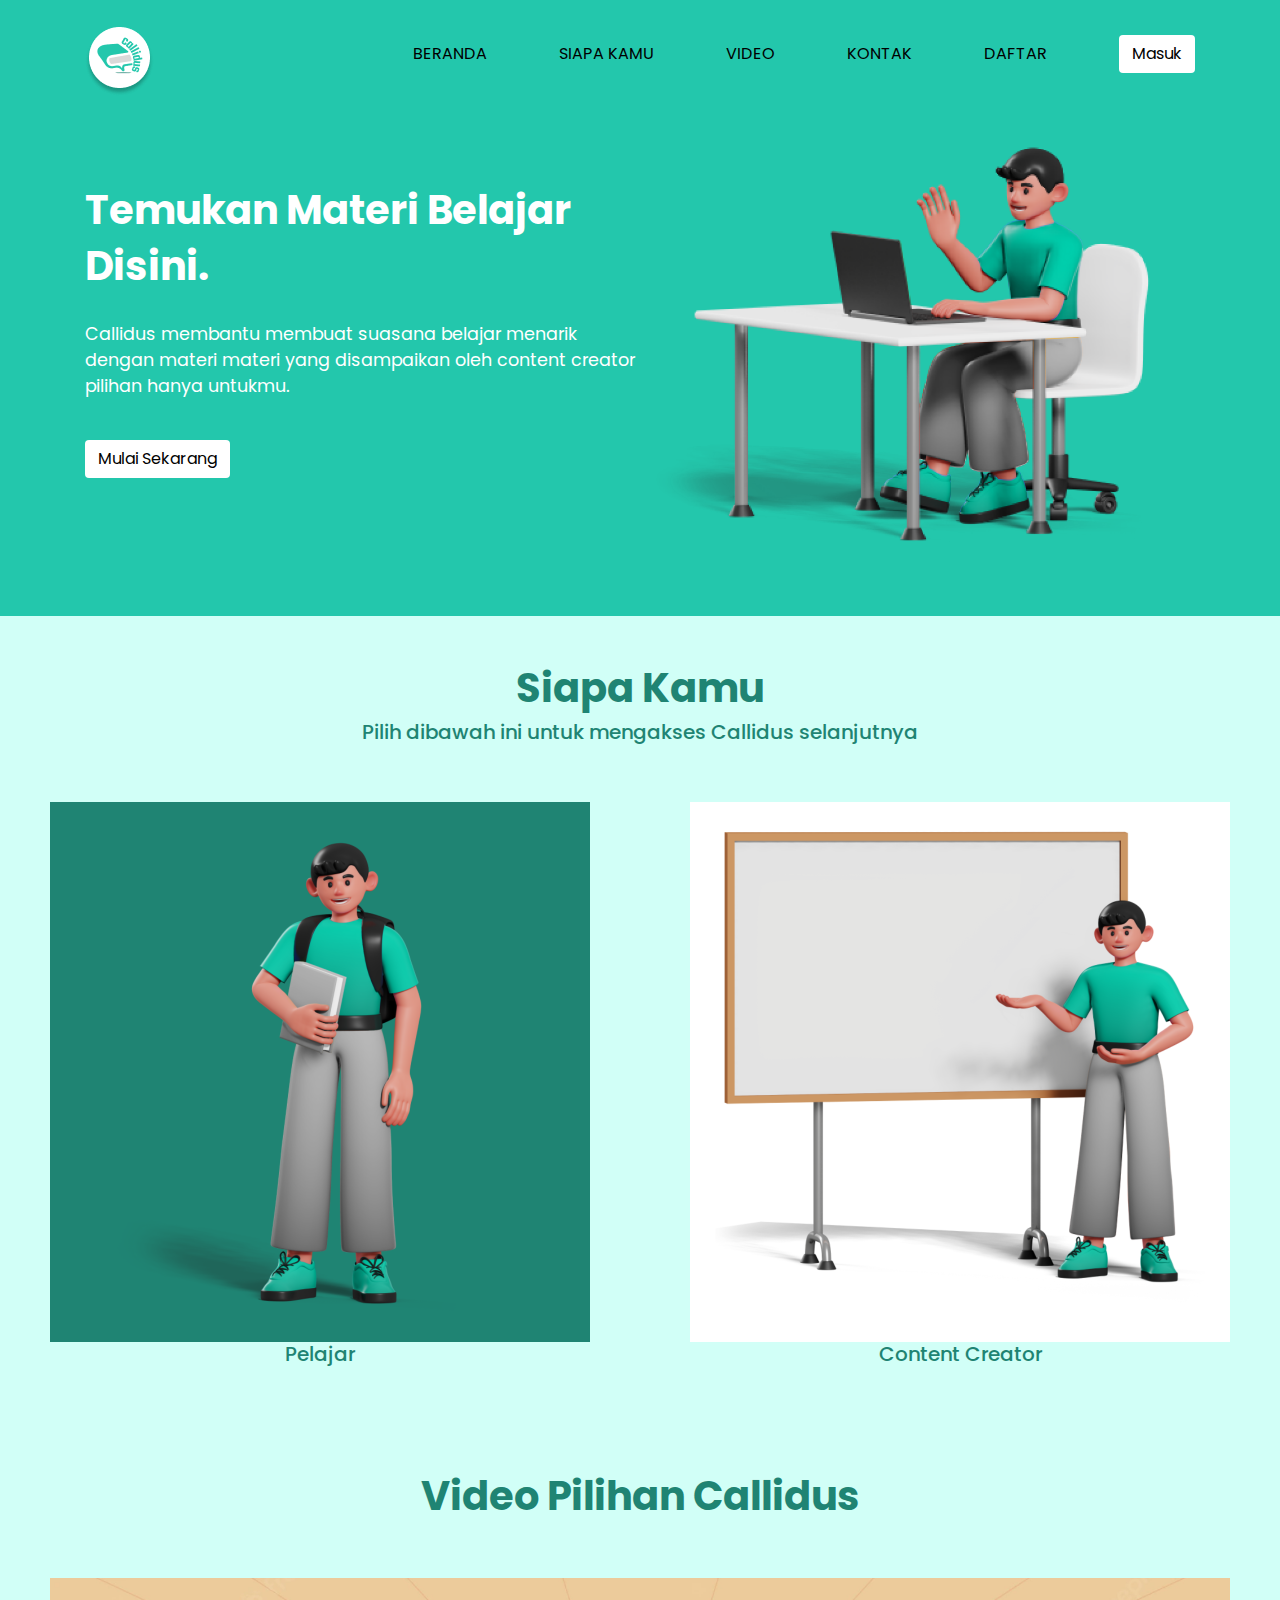
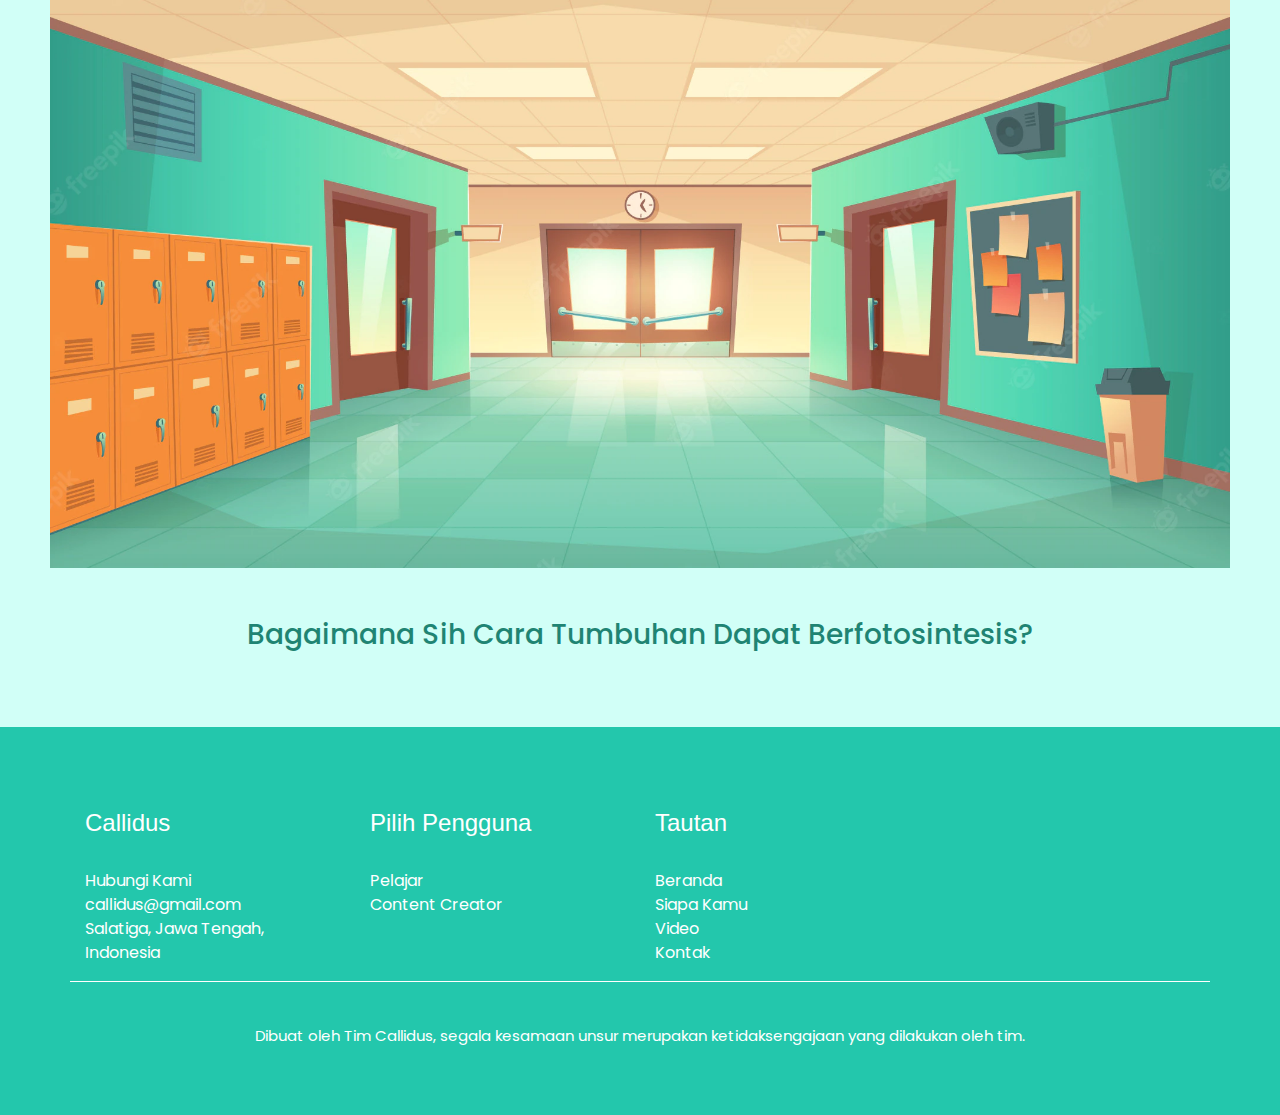
==== index.html @ 82265e9a "first commit" ====
<!DOCTYPE html>
<html lang="en">
  <head>
    <meta charset="UTF-8" />
    <meta http-equiv="X-UA-Compatible" content="IE=edge" />
    <meta name="viewport" content="width=device-width, initial-scale=1.0" />
    <title>Main Menu</title>
    <link rel="stylesheet" href="style.css" />
    <link rel="stylesheet" href="https://maxcdn.bootstrapcdn.com/bootstrap/4.1.3/css/bootstrap.min.css">
      </head>
<!-- Navbar  -->  
  <body>
    <main>
      <div class="big-wrapper light">
        <img src="./img/shape.png" alt="" class="shape" />
        <header>
          <div class="container">
            <div class="logo">
              <img src="./img/callidus.png" alt="Logo" style="width:300; height:300;"/>
            </div>
            <div class="links">
              <ul>
                <li><a href="#">BERANDA</a></li>
                <li><a href="#">SIAPA KAMU</a></li>
                <li><a href="#">VIDEO</a></li>
                <li><a href="#">KONTAK</a></li>
                <li><a href="#">DAFTAR</a></li>
                <li><a href="#" class="btn">Masuk</a></li>
              </ul>
            </div>
        </header>
        <div class="showcase-area">
          <div class="container">
            <div class="left">
              <div class="title">
                <h1><b>Temukan Materi Belajar</b></h1>
                <h1><b>Disini.</b></h1>
              </div>
              <p class="text">
                Callidus membantu membuat suasana belajar menarik
                dengan materi materi yang disampaikan oleh content creator 
                pilihan hanya untukmu.
              </p>
              <div class="cta">
                <a href="#" class="btn">Mulai Sekarang</a>
              </div>
            </div>
            <div class="right">
              <img src="./img/Main.png" alt="Person Image" class="person" />
            </div>
          </div>
        </div>

<br><br>

<!-- Siapa Kamu  -->
<section class="review" id="review">
  <section class="about-section spad">
    <h1 class="heading" style="text-align:center;"><br><b>Siapa Kamu</b><br></h1>
    <h5 style="text-align:center";>Pilih dibawah ini untuk mengakses Callidus selanjutnya</h5>
  <div class="box-container">
      <div class="box">
        <img src="./img/1.png" alt=""/>
        <h5 style="text-align:center";>Pelajar</h5>
      </div>
      <div class="box">
        <img src="./img/2.png" alt=""/>
        <h5 style="text-align:center";>Content Creator</h5>
      </div>
  </div>
</section>

<!-- Video pilihan-->
<section class="review" id="review">
<section class="about-section spad">
  <h1 class="heading" style="text-align:center;"><br><b>Video Pilihan Callidus</b><br></h1>
  <div class="box-container">
    <div class="box">
      <img src="./img/Latar.webp" alt=""/>
    </div>  
    <h3 class="heading" style="text-align:center;">Bagaimana Sih Cara Tumbuhan Dapat Berfotosintesis?<br><br><br></h3>
</section>	

<!--Footer-->
  <footer class="mainfooter" role="contentinfo">
    <div class="footer-middle">
    <div class="container">
      <div class="row">
        <div class="col-md-3 col-sm-6">
          <!--Column1-->
          <div class="footer-pad">
            <h4>Callidus</h4>
            <br>
            <ul class="list-unstyled">
              <li><a href="#"></a></li>
              <li><a href="#">Hubungi Kami</a></li>
              <li><a href="#">callidus@gmail.com</a></li>
              <li><a href="#">Salatiga, Jawa Tengah, Indonesia</a></li>
            </ul>
          </div>
        </div>
        <div class="col-md-3 col-sm-6">
          <!--Column2-->
          <div class="footer-pad">
            <h4>Pilih Pengguna</h4>
            <br>
            <ul class="list-unstyled">
              <li><a href="#">Pelajar</a></li>
              <li><a href="#">Content Creator</a></li>
            </ul>
          </div>
        </div>
        <div class="col-md-3 col-sm-6">
          <!--Column3-->
          <div class="footer-pad">
            <h4>Tautan</h4>
            <br>
            <ul class="list-unstyled">
              <li><a href="#">Beranda</a></li>
              <li><a href="#">Siapa Kamu</a></li>
              <li><a href="#">Video</a></li>
              <li><a href="#">Kontak</a></li>
              <li>
                <a href="#"></a>
              </li>
            </ul>
          </div>
        </div>
      </div>
    <div class="row">
      <div class="col-md-12 copy">
        <br>
        <p class="text-center">Dibuat oleh Tim Callidus, segala kesamaan unsur merupakan ketidaksengajaan yang dilakukan oleh tim.</p>
      </div>
    </div>
    </div>
    </div>
  </footer>

  <!-- JavaScript Files -->
    <script src="https://kit.fontawesome.com/a81368914c.js"></script>
    <script src="./app.js"></script>
</body>
</html>
---- style.css ----
@import url("https://fonts.googleapis.com/css2?family=Poppins:wght@100;200;300;400;500;600;700;800;900&display=swap");

.light {
  --mainColor: #fff;
  --hoverColor: #79f7a7;
  --backgroundColor: #23C7AC;
  --lightOne: #000;
  --lightTwo: #000000;
}

*,*::before,
*::after {
  padding: 0;
  margin: 0;
  box-sizing: border-box;
}

body {
  font-family: poppins;
}

.stop-scrolling {
  height: 100%;
  overflow: hidden;
}

img {
  width: 100%;
}

a {
  font-family: poppins;
}

.big-wrapper {
  position: relative;
  padding: 1.7rem 0 2rem;
  width: 100%;
  min-height: 100vh;
  overflow: hidden;
  background-color: var(--backgroundColor);
  display: flex;
  flex-direction: column;
  justify-content: space-between;
}

.container {
  position: relative;
  max-width: 81rem;
  width: 100%;
  margin: 0 auto;
  padding: 0 3rem;
  z-index: 10;
}

header {
  position: relative;
  z-index: 70;
}

header .container {
  display: flex;
  justify-content: space-between;
  align-items: center;
}

.overlay {
  display: none;
}

.links ul {
  display: flex;
  list-style: none;
  align-items: center;
}

.links a {
  color: black;
  margin-left: 4.5rem;
  transition: 0.3s;
}


.btn {
  display: inline-block;
  padding: 0.9rem 1.9rem;
  background-color: #FFFFFF;
  border: none;
  color: black;
  border-radius: 16px;
  text-transform: capitalize;
  transition: 0.3s;
  font-family: poppins;
}

.btn:hover {
  background-color: var(--hoverColor);
  transform: scale(1) !important;
}

.hamburger-menu {
  position: relative;
  z-index: 99;
  width: 2rem;
  height: 2rem;
  display: flex;
  align-items: center;
  justify-content: center;
  cursor: pointer;
  display: none;
}

.review .box-container{
  display: flex;
  align-items: center;
  justify-content: center;
  flex-wrap: wrap;
}

.review .box-container .box{
  background: #D1FFF7;
  margin:50px;
  text-align: center;
  position: relative;
  flex:1 1 30rem;

}

.showcase-area .container {
  display: grid;
  grid-template-columns: repeat(2, 1fr);
  align-items: center;
  justify-content: center;
}


.text {
  color: white;
  font-size: 1.1rem;
  margin: 1.9rem 0 2.5rem;
  max-width: 600px;
  font-family: poppins;
}

.title {
  color: white;
    font-family: poppins;
}

.shape {
  position: absolute;
  z-index: 0;
  width: 500px;
  bottom: -180px;
  left: -15px;
  color: white;
  opacity: 0.1;
}

/*FOOTER*/
footer {
  background: #23C7AC;
  margin-top:50px;
}

footer a {
  color: #fff;
  font-size: 15x;
  font-family: poppins;
  transition-duration: 0.2s;
}

.copy {
  font-size: 15px;
  font-family: poppins;
  padding: 20px;
  border-top: 1px solid #FFFFFF;
}

.footer-middle {
  padding-top: 2em;
  color: white;
}

/*VIDEO, */
.about-section {
  background-color: #D1FFF7;
  color: #1F8473;
  font-family: poppins;
}

.about-section .container {
  position: relative;
}
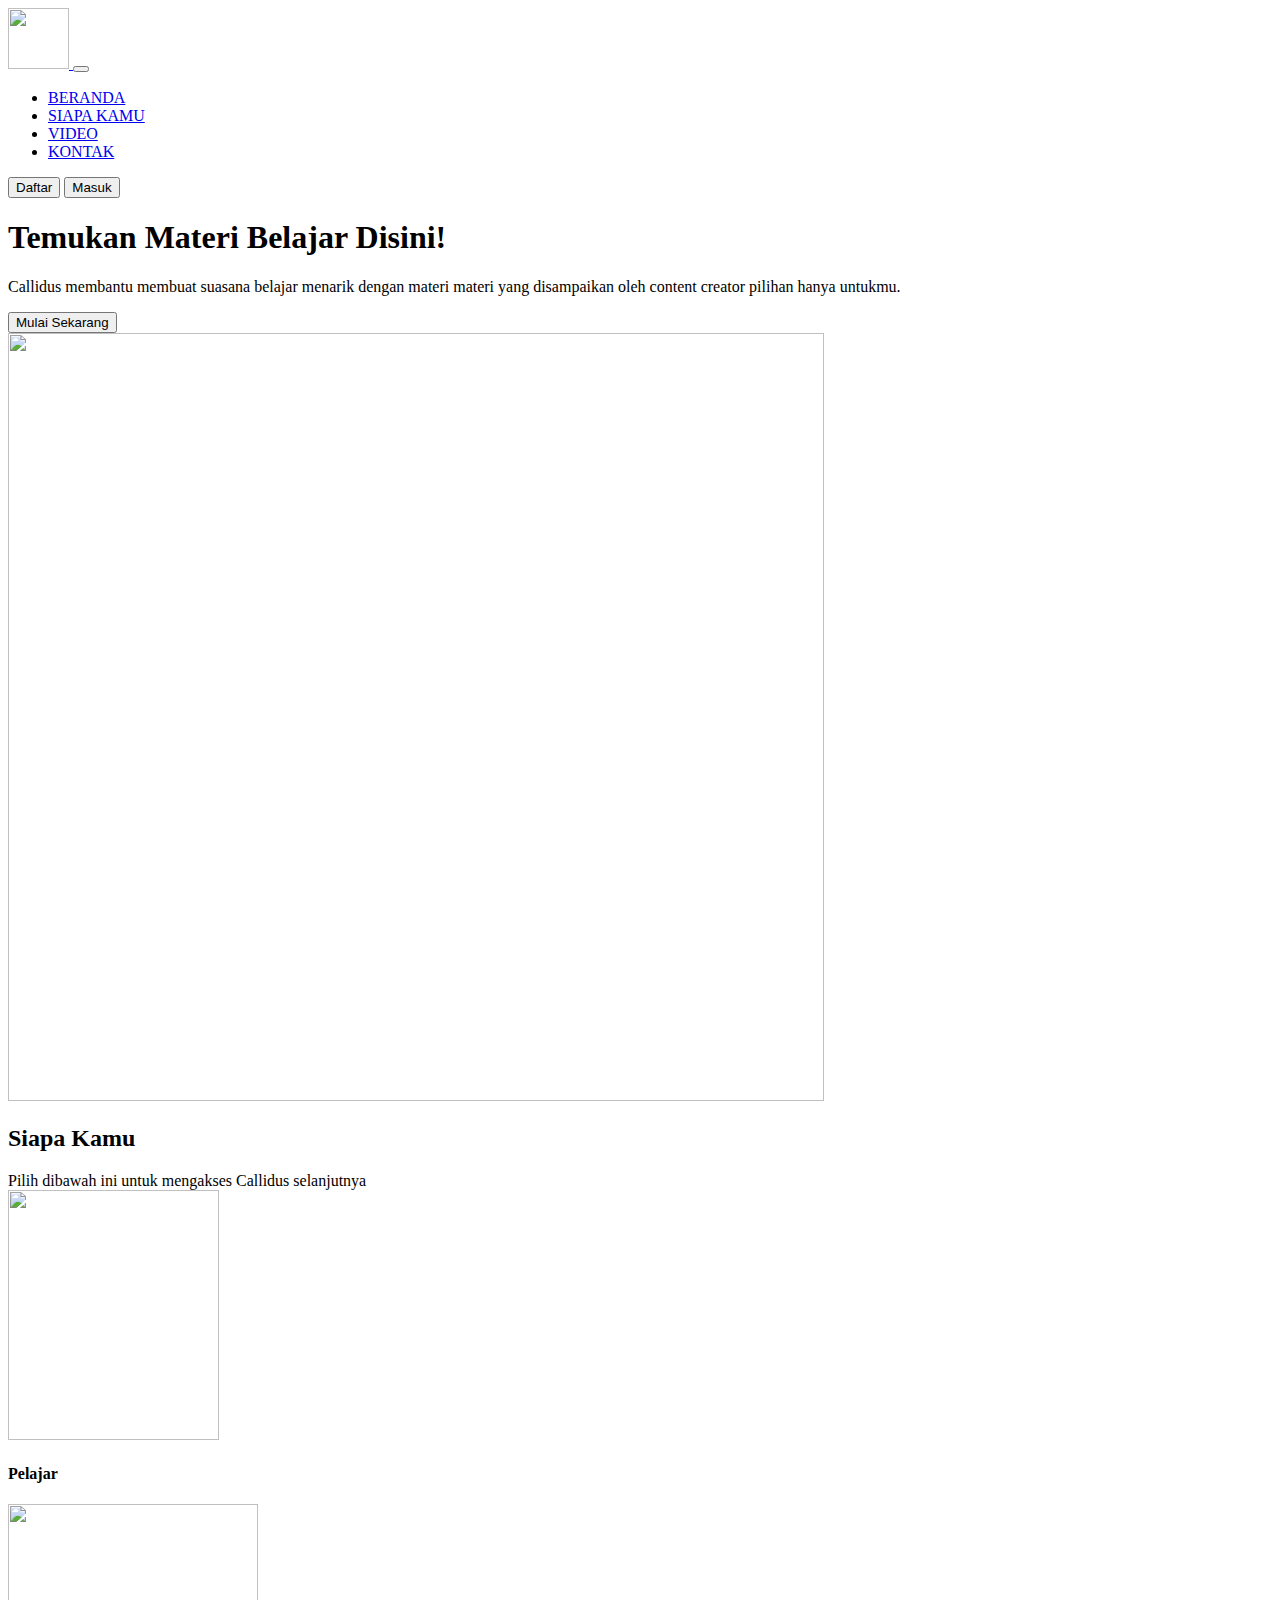
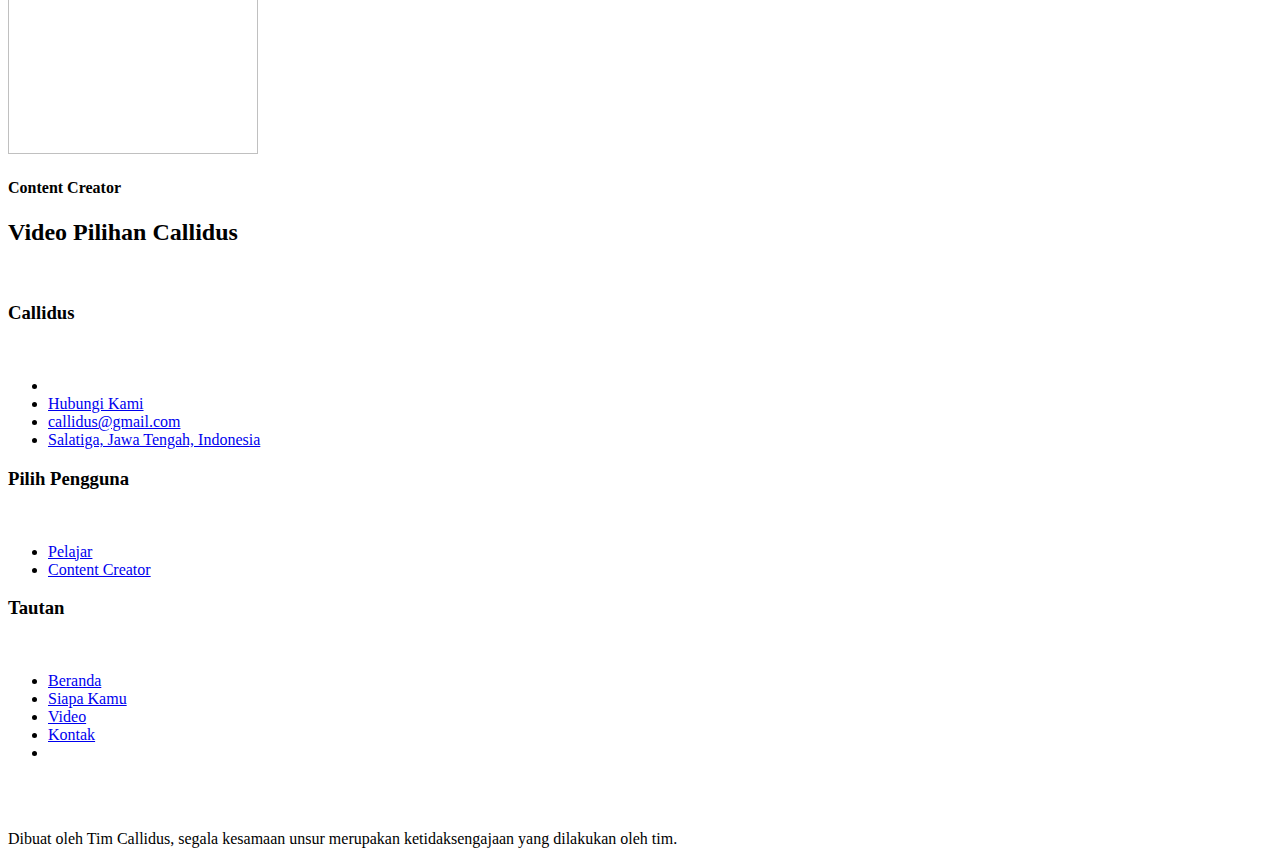
==== commit 70f12e2a: "Update index.html" ====
--- a/index.html
+++ b/index.html
@@ -1,144 +1,183 @@
-<!DOCTYPE html>
+<!doctype html>
 <html lang="en">
   <head>
-    <meta charset="UTF-8" />
-    <meta http-equiv="X-UA-Compatible" content="IE=edge" />
-    <meta name="viewport" content="width=device-width, initial-scale=1.0" />
-    <title>Main Menu</title>
-    <link rel="stylesheet" href="style.css" />
-    <link rel="stylesheet" href="https://maxcdn.bootstrapcdn.com/bootstrap/4.1.3/css/bootstrap.min.css">
-      </head>
-<!-- Navbar  -->  
+    <!-- Required meta tags -->
+    <meta charset="utf-8">
+    <meta name="viewport" content="width=device-width, initial-scale=1">
+
+    <!-- Bootstrap CSS -->
+    <link href="https://cdn.jsdelivr.net/npm/bootstrap@5.0.2/dist/css/bootstrap.min.css" rel="stylesheet" integrity="sha384-EVSTQN3/azprG1Anm3QDgpJLIm9Nao0Yz1ztcQTwFspd3yD65VohhpuuCOmLASjC" crossorigin="anonymous">
+
+    <!-- font -->
+    <link rel="preconnect" href="https://fonts.googleapis.com">
+    <link rel="preconnect" href="https://fonts.gstatic.com" crossorigin>
+    <link href="https://fonts.googleapis.com/css2?family=Poppins:wght@400;500;600;700&display=swap" rel="stylesheet">
+    <link rel="stylesheet" href="css/style.css">
+
+    <title>Callidus</title>
+
+    <!-- icon -->
+    <link rel="icon" href="scr/Callidus.png" type="image/x-icon">
+
+  </head>
   <body>
-    <main>
-      <div class="big-wrapper light">
-        <img src="./img/shape.png" alt="" class="shape" />
-        <header>
-          <div class="container">
-            <div class="logo">
-              <img src="./img/callidus.png" alt="Logo" style="width:300; height:300;"/>
-            </div>
-            <div class="links">
-              <ul>
-                <li><a href="#">BERANDA</a></li>
-                <li><a href="#">SIAPA KAMU</a></li>
-                <li><a href="#">VIDEO</a></li>
-                <li><a href="#">KONTAK</a></li>
-                <li><a href="#">DAFTAR</a></li>
-                <li><a href="#" class="btn">Masuk</a></li>
-              </ul>
-            </div>
-        </header>
-        <div class="showcase-area">
-          <div class="container">
-            <div class="left">
-              <div class="title">
-                <h1><b>Temukan Materi Belajar</b></h1>
-                <h1><b>Disini.</b></h1>
-              </div>
-              <p class="text">
-                Callidus membantu membuat suasana belajar menarik
-                dengan materi materi yang disampaikan oleh content creator 
-                pilihan hanya untukmu.
-              </p>
-              <div class="cta">
-                <a href="#" class="btn">Mulai Sekarang</a>
-              </div>
-            </div>
-            <div class="right">
-              <img src="./img/Main.png" alt="Person Image" class="person" />
-            </div>
+    
+    <!-- navbar -->
+    <nav class="navbar navbar-expand-lg navbar-light bg-light bg-transparent position-fixed w-100">
+      <div class="container">
+        <a class="navbar-brand" href="#">
+          <img src="scr/Callidus.png" alt="" width="61" height="61">
+        </a>
+        <button class="navbar-toggler" type="button" data-bs-toggle="collapse" data-bs-target="#navbarNav" aria-controls="navbarNav" aria-expanded="false" aria-label="Toggle navigation">
+          <span class="navbar-toggler-icon"></span>
+        </button>
+        <div class="collapse navbar-collapse" id="navbarNav">
+
+          <ul class="navbar-nav mx-auto">
+            <li class="nav- mx-2">
+              <a class="nav-link active" aria-current="page" href="#">BERANDA</a>
+            </li>
+            <li class="nav- mx-2">
+              <a class="nav-link" href="#">SIAPA KAMU</a>
+            </li>
+            <li class="nav- mx-2">
+              <a class="nav-link" href="#">VIDEO</a>
+            </li>
+            <li class="nav- mx-2">
+              <a class="nav-link" href="#">KONTAK</a>
+            </li>
+          </ul>
+          
+          <div class="#">
+            <button class="button-primary">Daftar</button>
+            <button class="button-secondary">Masuk</button>
+          </div>
+        </div>
+      </div>
+    </nav>
+
+    <!-- akhir navbar -->
+
+    
+    <!-- hero section -->
+    <section id="hero">
+      <div class="container h-100">
+        <div class="row h-100">
+          <div class="col-md-6 hero-tagline my-auto">
+            <h1>Temukan Materi Belajar Disini!</h1>
+            <p><span class="fw-bold">Callidus</span> membantu membuat suasana belajar menarik dengan materi materi yang disampaikan oleh content creator pilihan hanya untukmu.</p>
+            <button class="button-lg-primary">Mulai Sekarang</button>
           </div>
         </div>
 
-<br><br>
+        <img src="scr/beranda.png" alt="" class="position-absolute end-0 bottom-0 img-hero" width="816" height="768">
+      </div>
+    </section>
+    <!-- akhir hero section -->
 
-<!-- Siapa Kamu  -->
-<section class="review" id="review">
-  <section class="about-section spad">
-    <h1 class="heading" style="text-align:center;"><br><b>Siapa Kamu</b><br></h1>
-    <h5 style="text-align:center";>Pilih dibawah ini untuk mengakses Callidus selanjutnya</h5>
-  <div class="box-container">
-      <div class="box">
-        <img src="./img/1.png" alt=""/>
-        <h5 style="text-align:center";>Pelajar</h5>
-      </div>
-      <div class="box">
-        <img src="./img/2.png" alt=""/>
-        <h5 style="text-align:center";>Content Creator</h5>
-      </div>
-  </div>
-</section>
+    <!-- awal siapa kamu -->
 
-<!-- Video pilihan-->
-<section class="review" id="review">
-<section class="about-section spad">
-  <h1 class="heading" style="text-align:center;"><br><b>Video Pilihan Callidus</b><br></h1>
-  <div class="box-container">
-    <div class="box">
-      <img src="./img/Latar.webp" alt=""/>
-    </div>  
-    <h3 class="heading" style="text-align:center;">Bagaimana Sih Cara Tumbuhan Dapat Berfotosintesis?<br><br><br></h3>
-</section>	
-
-<!--Footer-->
-  <footer class="mainfooter" role="contentinfo">
-    <div class="footer-middle">
-    <div class="container">
-      <div class="row">
-        <div class="col-md-3 col-sm-6">
-          <!--Column1-->
-          <div class="footer-pad">
-            <h4>Callidus</h4>
-            <br>
-            <ul class="list-unstyled">
-              <li><a href="#"></a></li>
-              <li><a href="#">Hubungi Kami</a></li>
-              <li><a href="#">callidus@gmail.com</a></li>
-              <li><a href="#">Salatiga, Jawa Tengah, Indonesia</a></li>
-            </ul>
+    <section id="siapa_kamu">
+      <div class="container">
+        <div class="row">
+          <div class="col-12 text-center">
+            <h2>Siapa Kamu</h2>
+            <span class="sub-title">Pilih dibawah ini untuk mengakses Callidus selanjutnya</span>
           </div>
         </div>
-        <div class="col-md-3 col-sm-6">
-          <!--Column2-->
-          <div class="footer-pad">
-            <h4>Pilih Pengguna</h4>
-            <br>
-            <ul class="list-unstyled">
-              <li><a href="#">Pelajar</a></li>
-              <li><a href="#">Content Creator</a></li>
-            </ul>
+        <div class="row text-center card-pilihan ">
+          <div class="col-md-1"></div>
+          <div class="col-md-5">
+            <div class="card-pelajar">
+              <div class="img">                
+                <img src="scr/Pelajar.png" alt="" width="211" height="250">
+              </div>
+                <h4>Pelajar</h4>
+            </div>
           </div>
-        </div>
-        <div class="col-md-3 col-sm-6">
-          <!--Column3-->
-          <div class="footer-pad">
-            <h4>Tautan</h4>
-            <br>
-            <ul class="list-unstyled">
-              <li><a href="#">Beranda</a></li>
-              <li><a href="#">Siapa Kamu</a></li>
-              <li><a href="#">Video</a></li>
-              <li><a href="#">Kontak</a></li>
-              <li>
-                <a href="#"></a>
-              </li>
-            </ul>
+          <div class="col-md-5">
+            <div class="card-cc">
+              <div class="img">
+                <img src="scr/Content Creator.png" alt="" width="250" height="250">
+              </div>
+              <h4>Content Creator</h4>
+          </div>
+          </div>
+          <div class="col-md-1">   
           </div>
         </div>
       </div>
-    <div class="row">
-      <div class="col-md-12 copy">
-        <br>
-        <p class="text-center">Dibuat oleh Tim Callidus, segala kesamaan unsur merupakan ketidaksengajaan yang dilakukan oleh tim.</p>
+    </section>
+
+    <!-- akhir siapa kamu -->
+
+    <!-- awal video -->
+    <section id="video">
+      <div class="container">
+        <div class="row">
+          <div class="col-12 text-center">
+            <h2>Video Pilihan Callidus</h2>
+          </div>
+        </div>
+        <div class="row video_main pt-5">
+          <img src="scr/video.png"alt="" >
+        </div>
       </div>
-    </div>
-    </div>
-    </div>
-  </footer>
+    </section>
+    <!-- akhir video -->
 
-  <!-- JavaScript Files -->
-    <script src="https://kit.fontawesome.com/a81368914c.js"></script>
-    <script src="./app.js"></script>
-</body>
-</html>+    <!-- awal footer -->
+    <section id="footer">
+      <div class="container">
+        <div class="row">
+          <div class="col-md-4">
+            <!--Column1-->
+              <h3>Callidus</h3>
+              <br>
+              <ul class="list-unstyled">
+                <li><a href="#"></a></li>
+                <li><a href="#">Hubungi Kami</a></li>
+                <li><a href="#">callidus@gmail.com</a></li>
+                <li><a href="#">Salatiga, Jawa Tengah, Indonesia</a></li>
+              </ul>
+          </div>
+          <div class="col-md-4 ">
+            <!--Column2-->
+              <h3>Pilih Pengguna</h3>
+              <br>
+              <ul class="list-unstyled">
+                <li><a href="#">Pelajar</a></li>
+                <li><a href="#">Content Creator</a></li>
+              </ul>
+          </div>
+          <div class="col-md-4 ">
+            <!--Column3-->
+              <h3>Tautan</h3>
+              <br>
+              <ul class="list-unstyled">
+                <li><a href="#">Beranda</a></li>
+                <li><a href="#">Siapa Kamu</a></li>
+                <li><a href="#">Video</a></li>
+                <li><a href="#">Kontak</a></li>
+                <li>
+                  <a href="#"></a>
+                </li>
+              </ul>
+          </div>
+        </div>
+      <div class="row">
+        <div class="col-md-12 copy text-center">
+          <br>
+          <img src="scr/line.png" alt="">
+          <span class="bottom"><p class="text-center">Dibuat oleh Tim Callidus, segala kesamaan unsur merupakan ketidaksengajaan yang dilakukan oleh tim.</p></span>
+        </div>
+      </div>
+      </div>
+    </section>
+    <!-- akhir footer -->
+
+    <!-- Option 1: Bootstrap Bundle with Popper -->
+    <script src="https://cdn.jsdelivr.net/npm/bootstrap@5.0.2/dist/js/bootstrap.bundle.min.js" integrity="sha384-MrcW6ZMFYlzcLA8Nl+NtUVF0sA7MsXsP1UyJoMp4YLEuNSfAP+JcXn/tWtIaxVXM" crossorigin="anonymous"></script>
+
+  </body>
+</html>
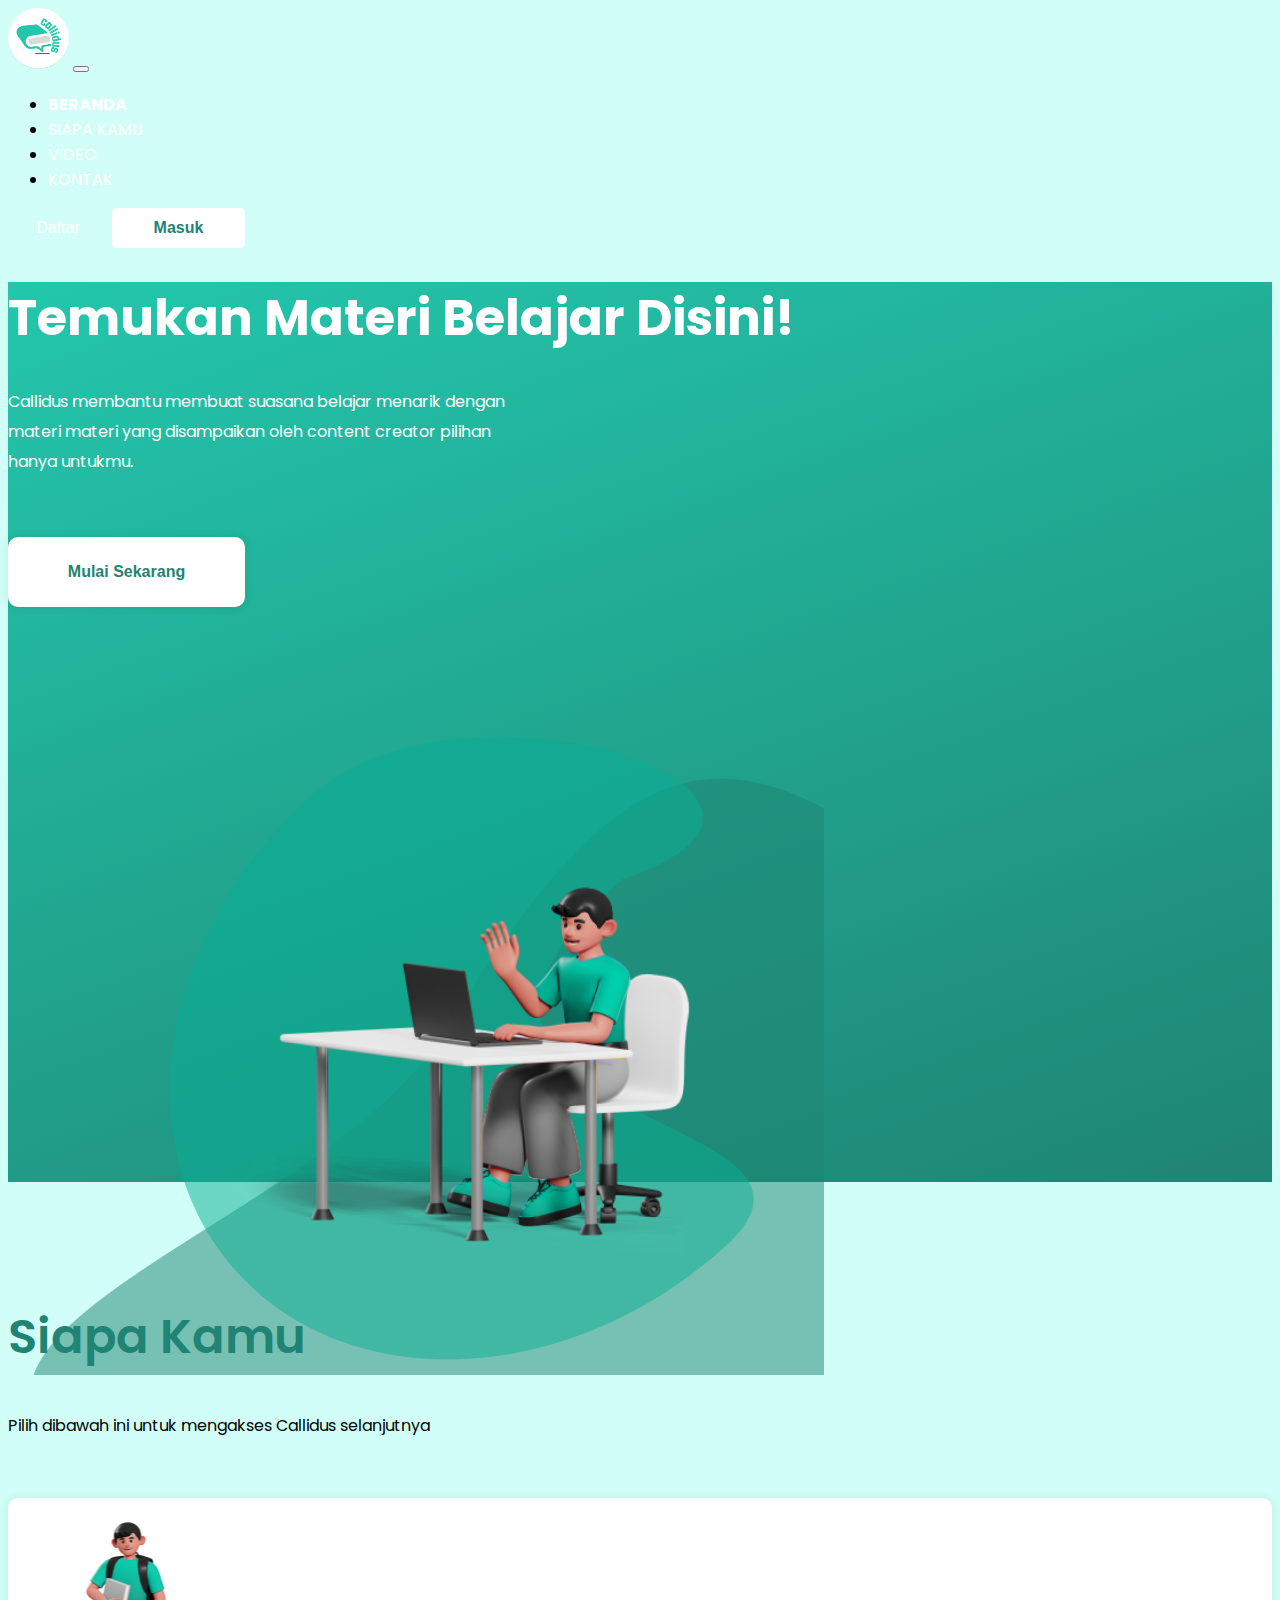
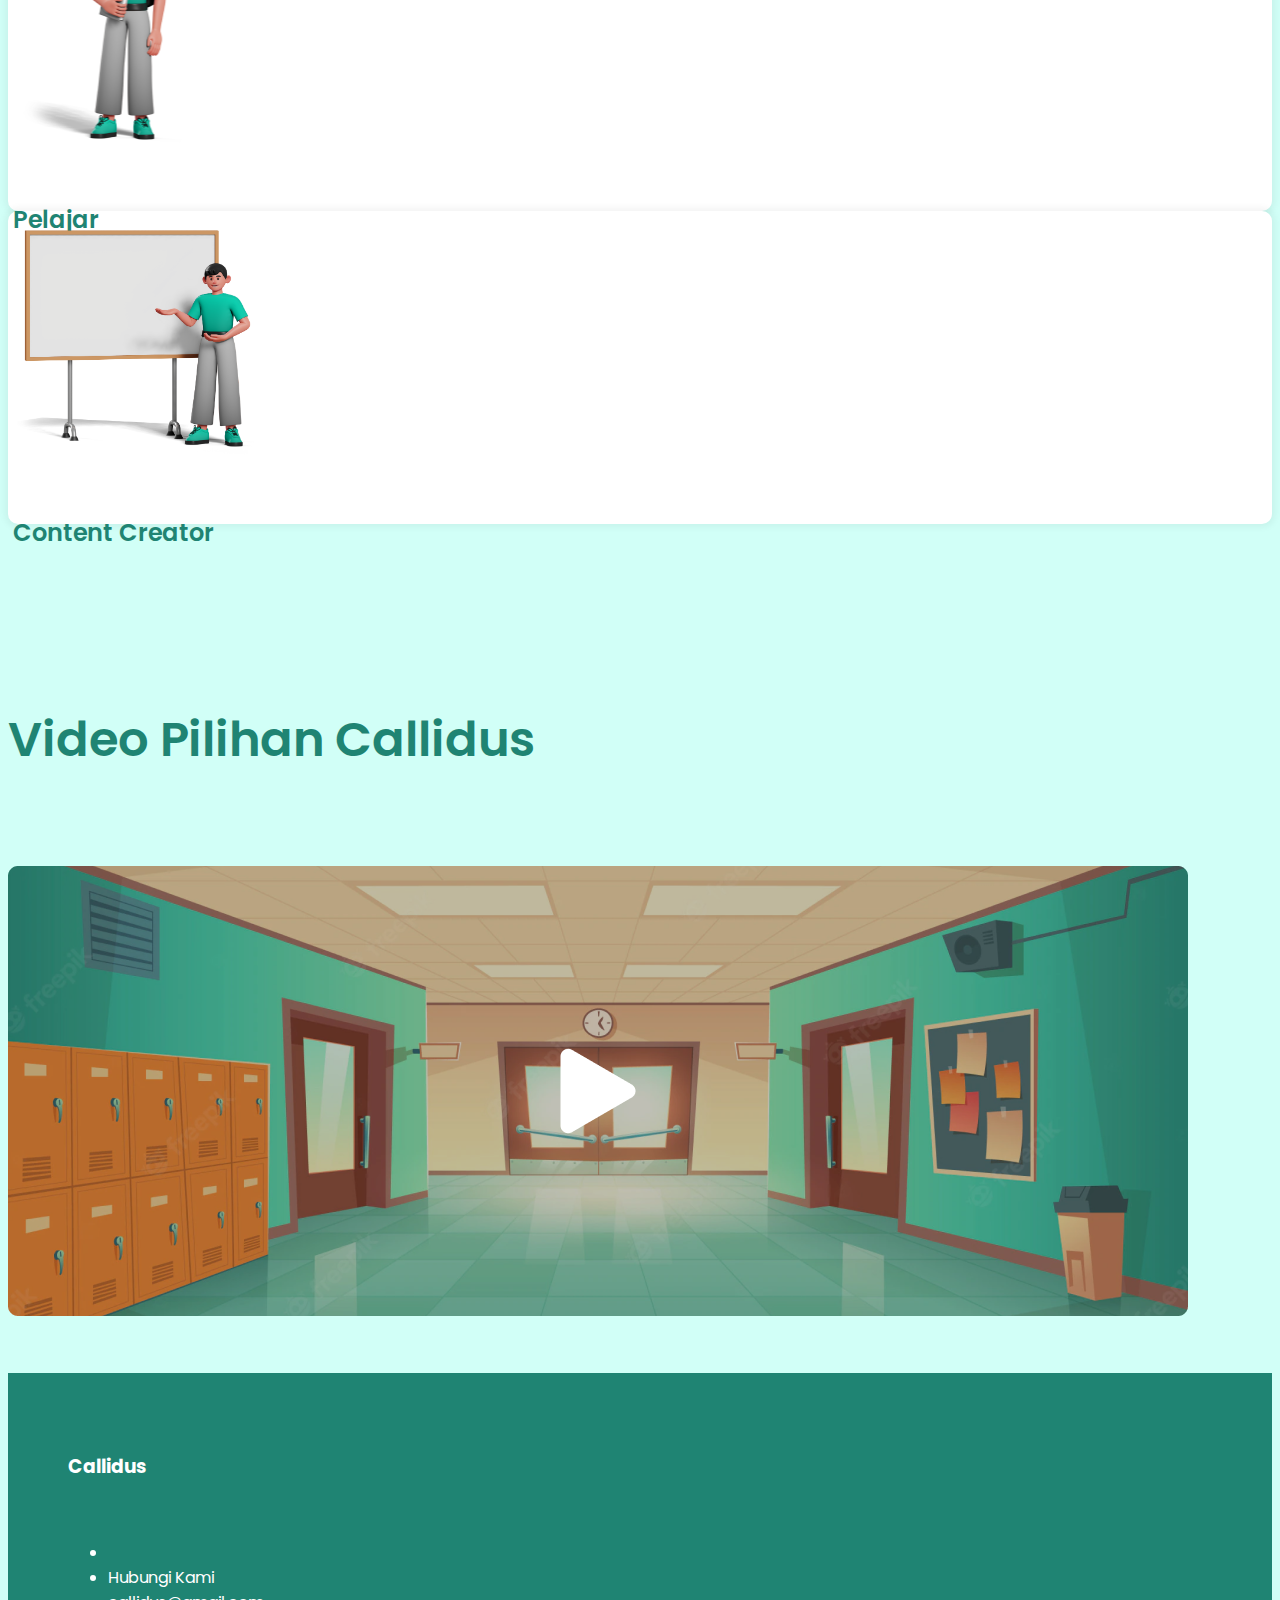
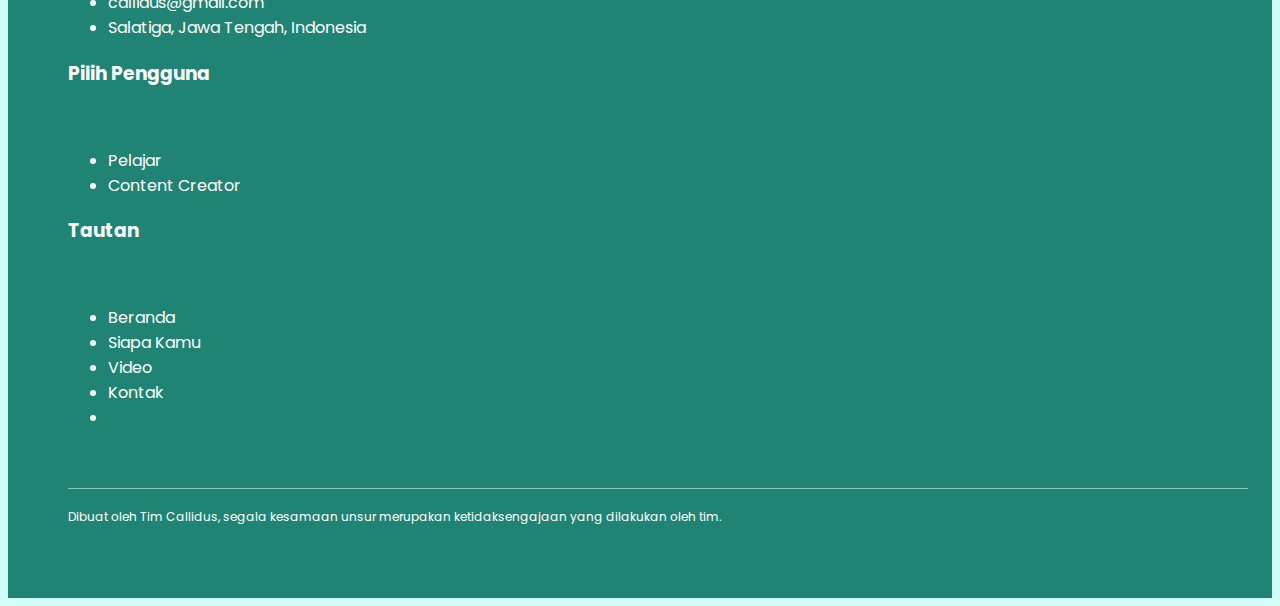
==== commit f8502460: "Update index.html" ====
--- a/index.html
+++ b/index.html
@@ -13,6 +13,7 @@
     <link rel="preconnect" href="https://fonts.gstatic.com" crossorigin>
     <link href="https://fonts.googleapis.com/css2?family=Poppins:wght@400;500;600;700&display=swap" rel="stylesheet">
     <link rel="stylesheet" href="css/style.css">
+    <link rel="stylesheet" href="css/responsive.css">
 
     <title>Callidus</title>
 
@@ -23,7 +24,7 @@
   <body>
     
     <!-- navbar -->
-    <nav class="navbar navbar-expand-lg navbar-light bg-light bg-transparent position-fixed w-100">
+    <nav class="navbar navbar-expand-lg bg-transparent position-fixed w-100">
       <div class="container">
         <a class="navbar-brand" href="#">
           <img src="scr/Callidus.png" alt="" width="61" height="61">
@@ -32,7 +33,6 @@
           <span class="navbar-toggler-icon"></span>
         </button>
         <div class="collapse navbar-collapse" id="navbarNav">
-
           <ul class="navbar-nav mx-auto">
             <li class="nav- mx-2">
               <a class="nav-link active" aria-current="page" href="#">BERANDA</a>
@@ -46,8 +46,7 @@
             <li class="nav- mx-2">
               <a class="nav-link" href="#">KONTAK</a>
             </li>
-          </ul>
-          
+          </ul>    
           <div class="#">
             <button class="button-primary">Daftar</button>
             <button class="button-secondary">Masuk</button>
@@ -70,7 +69,7 @@
           </div>
         </div>
 
-        <img src="scr/beranda.png" alt="" class="position-absolute end-0 bottom-0 img-hero" width="816" height="768">
+        <img src="scr/beranda.png" alt="" class="position-absolute end-0 bottom-0 top-0 img-hero" width="816" height="768">
       </div>
     </section>
     <!-- akhir hero section -->
@@ -89,10 +88,12 @@
           <div class="col-md-1"></div>
           <div class="col-md-5">
             <div class="card-pelajar">
+              <a href="pelajar.html">
               <div class="img">                
                 <img src="scr/Pelajar.png" alt="" width="211" height="250">
               </div>
                 <h4>Pelajar</h4>
+              </a>
             </div>
           </div>
           <div class="col-md-5">
@@ -176,6 +177,8 @@
     </section>
     <!-- akhir footer -->
 
+
+    <script src="js/script.js"></script>
     <!-- Option 1: Bootstrap Bundle with Popper -->
     <script src="https://cdn.jsdelivr.net/npm/bootstrap@5.0.2/dist/js/bootstrap.bundle.min.js" integrity="sha384-MrcW6ZMFYlzcLA8Nl+NtUVF0sA7MsXsP1UyJoMp4YLEuNSfAP+JcXn/tWtIaxVXM" crossorigin="anonymous"></script>
 
--- a/css/style.css
+++ b/css/style.css
@@ -0,0 +1,213 @@
+:root {
+  --pr-color: #1f8473;
+}
+
+body {
+  font-family: "Poppins", sans-serif;
+  background-color: #d1fff7;
+}
+
+/* navbar */
+
+.nav-color {
+  background-color: #1f8473;
+  transition: all ease-in-out 0.3s;
+}
+
+.bg-transparent {
+  transition: all ease-in-out 0.3s;
+}
+
+.navbar {
+  z-index: 3;
+}
+
+.nav-link {
+  font-size: 16px;
+  color: #fff;
+}
+
+.nav-link:hover {
+  color: #bafbf0;
+}
+
+.nav-link.active {
+  font-weight: 700;
+}
+
+.button-primary {
+  width: 100px;
+  height: 40px;
+  background-color: transparent;
+  color: #fff;
+  border: none;
+  font-size: 16px;
+  font-weight: 400;
+}
+
+.button-secondary {
+  width: 133px;
+  height: 40px;
+  background-color: #fff;
+  color: var(--pr-color);
+  border: none;
+  font-size: 16px;
+  font-weight: 700;
+
+  border-radius: 5px;
+}
+
+/* hero */
+
+#hero {
+  background: linear-gradient(160deg, #23c7ac, #1f8473);
+  height: 100vh;
+  width: 100%;
+}
+
+.img-hero {
+  height: 100%;
+  z-index: 1;
+}
+
+.hero-tagline h1 {
+  color: #fff;
+  font-weight: 700;
+  font-size: 50px;
+  line-height: 72px;
+}
+
+.hero-tagline p {
+  color: #fff;
+  font-size: 16px;
+  margin-bottom: 60px;
+  margon-top: 20px;
+  line-height: 30px;
+  width: 500px;
+}
+
+.button-lg-primary {
+  width: 237px;
+  height: 70px;
+  border: none;
+  border-radius: 10px;
+  font-size: 16px;
+  font-weight: 700;
+  color: #1f8473;
+  background-color: #fff;
+  box-shadow: 0 0 7px 3px rgba(0, 0, 0, 0.05);
+  transition: all 0.2s ease-in;
+}
+.button-lg-primary:hover {
+  width: 237px;
+  height: 70px;
+  border: none;
+  border-radius: 10px;
+  font-size: 16px;
+  font-weight: 700;
+  color: #fff;
+  background: linear-gradient(160deg, #23c7ac, #155c50);
+  box-shadow: 0 0 7px 3px rgba(0, 0, 0, 0.05);
+  transition: all 0.2s ease-in;
+}
+
+/* siapa kamu */
+
+#siapa_kamu {
+  padding: 80px 0;
+}
+
+h2 {
+  font-weight: 600;
+  font-size: 48px;
+  color: #1f8473;
+}
+
+.sub-title {
+  font-size: 16px;
+  color: #000;
+}
+
+.card-pilihan {
+  padding: 60px 0;
+}
+
+/* before hover */
+.card-pelajar {
+  width: 100%;
+  height: 313px;
+  border-radius: 10px;
+  background-color: #fff;
+  box-shadow: 0 0 7px 3px rgba(0, 0, 0, 0.05);
+  color: #1f8473;
+  transition: all 0.2s ease-in;
+}
+.card-pelajar h4 {
+  padding: 5px;
+  font-weight: 600;
+  font-size: 24px;
+}
+.card-pelajar img {
+  padding: 5px;
+}
+.card-cc {
+  width: 100%;
+  height: 313px;
+  border-radius: 10px;
+  background-color: #fff;
+  box-shadow: 0 0 7px 3px rgba(0, 0, 0, 0.05);
+  color: #1f8473;
+  transition: all 0.2s ease-in;
+}
+.card-cc h4 {
+  padding: 5px;
+  font-weight: 600;
+  font-size: 24px;
+}
+.card-cc img {
+  padding: 5px;
+}
+
+/* hover */
+.card-pelajar:hover {
+  width: 100%;
+  height: 313px;
+  border-radius: 10px;
+  background: linear-gradient(160deg, #23c7ac, #1f8473);
+  box-shadow: 0 0 7px 3px rgba(0, 0, 0, 0.05);
+  color: #fff;
+  transition: all 0.2s ease-in;
+}
+.card-cc:hover {
+  width: 100%;
+  height: 313px;
+  border-radius: 10px;
+  background: linear-gradient(160deg, #23c7ac, #1f8473);
+  box-shadow: 0 0 7px 3px rgba(0, 0, 0, 0.05);
+  color: #fff;
+  transition: all 0.2s ease-in;
+}
+
+/* video */
+.video_main {
+  padding: 50px 0;
+}
+
+/* footer */
+#footer {
+  background-color: #1f8473;
+  padding: 60px;
+  color: #fff;
+}
+.bottom {
+  font-size: 12px;
+}
+
+/* disable href */
+a,
+a:hover,
+a:focus,
+a:active {
+  text-decoration: none;
+  color: inherit;
+}
--- a/css/responsive.css
+++ b/css/responsive.css
@@ -0,0 +1,2 @@
+@media screen and (max-width: 922px) {
+}
